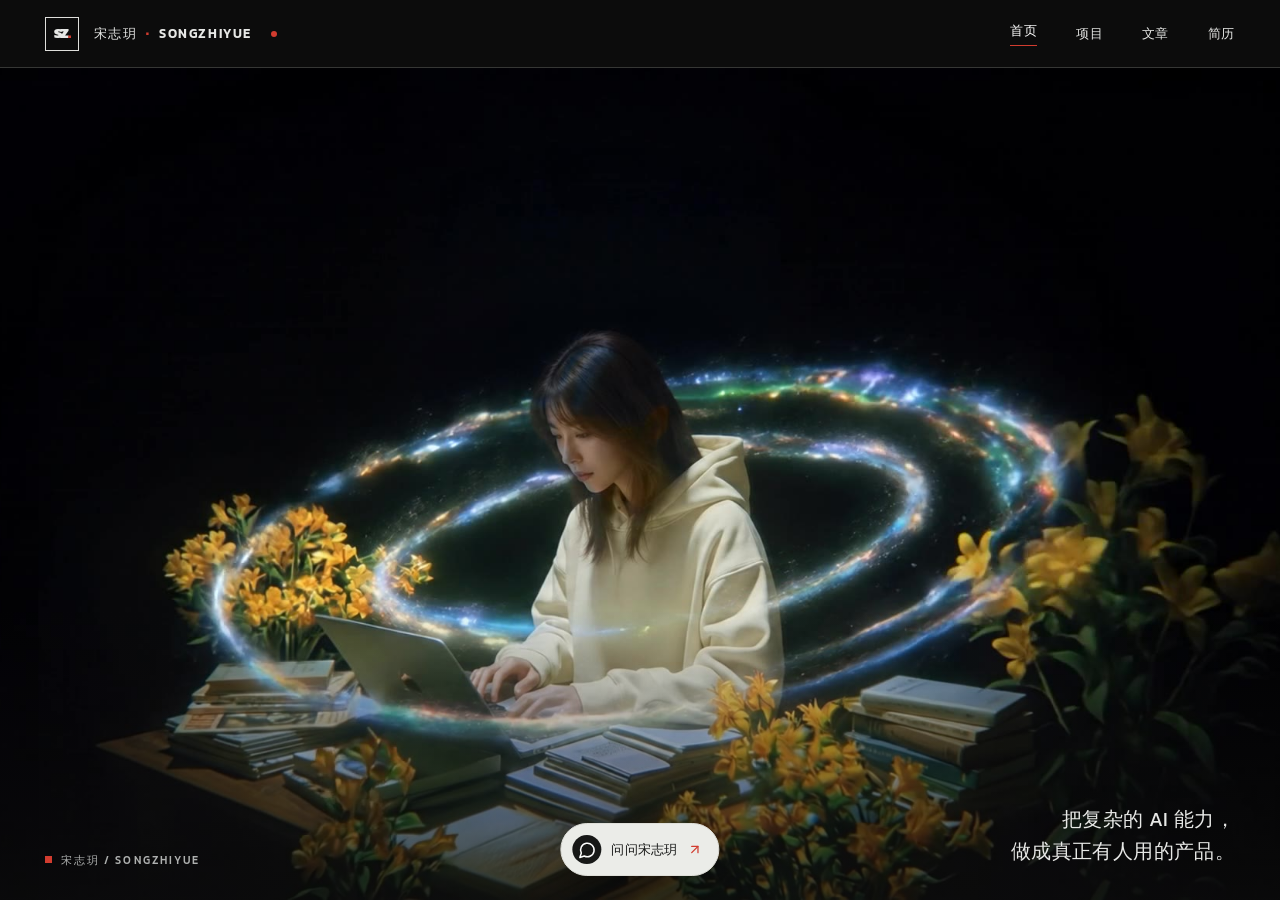
==== index.html @ a4b330ff "Publish Vibe Coding article" ====
<!doctype html>
<html lang="zh-CN">
  <head>
    <meta charset="UTF-8" />
    <meta name="viewport" content="width=device-width, initial-scale=1.0" />
    <meta name="theme-color" content="#0C0C0C" />
    <meta name="description" content="宋志玥的 AI 产品经理个人网站：项目经历与文章。" />
    <link rel="preconnect" href="https://fonts.googleapis.com" />
    <link rel="preconnect" href="https://fonts.gstatic.com" crossorigin />
    <link href="https://fonts.googleapis.com/css2?family=Kanit:wght@300;400;500;600;700;800;900&display=swap" rel="stylesheet" />
    <title>ONGZHIYUE -- AI PM</title>
    <script type="module" crossorigin src="/assets/index-BDcEnFIj.js"></script>
    <link rel="stylesheet" crossorigin href="/assets/index-EOiE-SRs.css">
  </head>
  <body>
    <div id="root"></div>
  </body>
</html>
---- assets/index-EOiE-SRs.css ----
*,:before,:after{--tw-border-spacing-x: 0;--tw-border-spacing-y: 0;--tw-translate-x: 0;--tw-translate-y: 0;--tw-rotate: 0;--tw-skew-x: 0;--tw-skew-y: 0;--tw-scale-x: 1;--tw-scale-y: 1;--tw-pan-x: ;--tw-pan-y: ;--tw-pinch-zoom: ;--tw-scroll-snap-strictness: proximity;--tw-gradient-from-position: ;--tw-gradient-via-position: ;--tw-gradient-to-position: ;--tw-ordinal: ;--tw-slashed-zero: ;--tw-numeric-figure: ;--tw-numeric-spacing: ;--tw-numeric-fraction: ;--tw-ring-inset: ;--tw-ring-offset-width: 0px;--tw-ring-offset-color: #fff;--tw-ring-color: rgb(59 130 246 / .5);--tw-ring-offset-shadow: 0 0 #0000;--tw-ring-shadow: 0 0 #0000;--tw-shadow: 0 0 #0000;--tw-shadow-colored: 0 0 #0000;--tw-blur: ;--tw-brightness: ;--tw-contrast: ;--tw-grayscale: ;--tw-hue-rotate: ;--tw-invert: ;--tw-saturate: ;--tw-sepia: ;--tw-drop-shadow: ;--tw-backdrop-blur: ;--tw-backdrop-brightness: ;--tw-backdrop-contrast: ;--tw-backdrop-grayscale: ;--tw-backdrop-hue-rotate: ;--tw-backdrop-invert: ;--tw-backdrop-opacity: ;--tw-backdrop-saturate: ;--tw-backdrop-sepia: ;--tw-contain-size: ;--tw-contain-layout: ;--tw-contain-paint: ;--tw-contain-style: }::backdrop{--tw-border-spacing-x: 0;--tw-border-spacing-y: 0;--tw-translate-x: 0;--tw-translate-y: 0;--tw-rotate: 0;--tw-skew-x: 0;--tw-skew-y: 0;--tw-scale-x: 1;--tw-scale-y: 1;--tw-pan-x: ;--tw-pan-y: ;--tw-pinch-zoom: ;--tw-scroll-snap-strictness: proximity;--tw-gradient-from-position: ;--tw-gradient-via-position: ;--tw-gradient-to-position: ;--tw-ordinal: ;--tw-slashed-zero: ;--tw-numeric-figure: ;--tw-numeric-spacing: ;--tw-numeric-fraction: ;--tw-ring-inset: ;--tw-ring-offset-width: 0px;--tw-ring-offset-color: #fff;--tw-ring-color: rgb(59 130 246 / .5);--tw-ring-offset-shadow: 0 0 #0000;--tw-ring-shadow: 0 0 #0000;--tw-shadow: 0 0 #0000;--tw-shadow-colored: 0 0 #0000;--tw-blur: ;--tw-brightness: ;--tw-contrast: ;--tw-grayscale: ;--tw-hue-rotate: ;--tw-invert: ;--tw-saturate: ;--tw-sepia: ;--tw-drop-shadow: ;--tw-backdrop-blur: ;--tw-backdrop-brightness: ;--tw-backdrop-contrast: ;--tw-backdrop-grayscale: ;--tw-backdrop-hue-rotate: ;--tw-backdrop-invert: ;--tw-backdrop-opacity: ;--tw-backdrop-saturate: ;--tw-backdrop-sepia: ;--tw-contain-size: ;--tw-contain-layout: ;--tw-contain-paint: ;--tw-contain-style: }*,:before,:after{box-sizing:border-box;border-width:0;border-style:solid;border-color:#e5e7eb}:before,:after{--tw-content: ""}html,:host{line-height:1.5;-webkit-text-size-adjust:100%;-moz-tab-size:4;-o-tab-size:4;tab-size:4;font-family:ui-sans-serif,system-ui,sans-serif,"Apple Color Emoji","Segoe UI Emoji",Segoe UI Symbol,"Noto Color Emoji";font-feature-settings:normal;font-variation-settings:normal;-webkit-tap-highlight-color:transparent}body{margin:0;line-height:inherit}hr{height:0;color:inherit;border-top-width:1px}abbr:where([title]){-webkit-text-decoration:underline dotted;text-decoration:underline dotted}h1,h2,h3,h4,h5,h6{font-size:inherit;font-weight:inherit}a{color:inherit;text-decoration:inherit}b,strong{font-weight:bolder}code,kbd,samp,pre{font-family:ui-monospace,SFMono-Regular,Menlo,Monaco,Consolas,Liberation Mono,Courier New,monospace;font-feature-settings:normal;font-variation-settings:normal;font-size:1em}small{font-size:80%}sub,sup{font-size:75%;line-height:0;position:relative;vertical-align:baseline}sub{bottom:-.25em}sup{top:-.5em}table{text-indent:0;border-color:inherit;border-collapse:collapse}button,input,optgroup,select,textarea{font-family:inherit;font-feature-settings:inherit;font-variation-settings:inherit;font-size:100%;font-weight:inherit;line-height:inherit;letter-spacing:inherit;color:inherit;margin:0;padding:0}button,select{text-transform:none}button,input:where([type=button]),input:where([type=reset]),input:where([type=submit]){-webkit-appearance:button;background-color:transparent;background-image:none}:-moz-focusring{outline:auto}:-moz-ui-invalid{box-shadow:none}progress{vertical-align:baseline}::-webkit-inner-spin-button,::-webkit-outer-spin-button{height:auto}[type=search]{-webkit-appearance:textfield;outline-offset:-2px}::-webkit-search-decoration{-webkit-appearance:none}::-webkit-file-upload-button{-webkit-appearance:button;font:inherit}summary{display:list-item}blockquote,dl,dd,h1,h2,h3,h4,h5,h6,hr,figure,p,pre{margin:0}fieldset{margin:0;padding:0}legend{padding:0}ol,ul,menu{list-style:none;margin:0;padding:0}dialog{padding:0}textarea{resize:vertical}input::-moz-placeholder,textarea::-moz-placeholder{opacity:1;color:#9ca3af}input::placeholder,textarea::placeholder{opacity:1;color:#9ca3af}button,[role=button]{cursor:pointer}:disabled{cursor:default}img,svg,video,canvas,audio,iframe,embed,object{display:block;vertical-align:middle}img,video{max-width:100%;height:auto}[hidden]:where(:not([hidden=until-found])){display:none}.sr-only{position:absolute;width:1px;height:1px;padding:0;margin:-1px;overflow:hidden;clip:rect(0,0,0,0);white-space:nowrap;border-width:0}.block{display:block}.table{display:table}.hidden{display:none}.font-kanit{font-family:Kanit,sans-serif}.filter{filter:var(--tw-blur) var(--tw-brightness) var(--tw-contrast) var(--tw-grayscale) var(--tw-hue-rotate) var(--tw-invert) var(--tw-saturate) var(--tw-sepia) var(--tw-drop-shadow)}.transition{transition-property:color,background-color,border-color,text-decoration-color,fill,stroke,opacity,box-shadow,transform,filter,backdrop-filter;transition-timing-function:cubic-bezier(.4,0,.2,1);transition-duration:.15s}:root{font-family:Kanit,sans-serif;color:#e7e8e6;background:#0c0c0c;font-synthesis:none}*,*:before,*:after{box-sizing:border-box;margin:0;padding:0}html,body,#root,main,.site{background:#0c0c0c;min-height:100%}html{scroll-behavior:smooth}body{font-family:Kanit,sans-serif;-webkit-font-smoothing:antialiased}button,a{font:inherit}button{cursor:pointer}a{color:inherit;text-decoration:none}button:focus-visible,a:focus-visible,summary:focus-visible{outline:2px solid #cf4034;outline-offset:3px}.site{overflow-x:clip;--line:#363735;--muted:#a4a6a4;--red:#d23c2f;background-image:repeating-linear-gradient(90deg,transparent 0,transparent calc(8.333% - 1px),rgba(255,255,255,.035) calc(8.333% - 1px),rgba(255,255,255,.035) 8.333%);max-width:1800px;margin:0 auto}.hero-heading{background:linear-gradient(180deg,#646973,#bbccd7);-webkit-background-clip:text;background-clip:text;-webkit-text-fill-color:transparent}.header{height:68px;display:flex;align-items:center;justify-content:space-between;padding:0 clamp(20px,3.5vw,60px);border-bottom:1px solid var(--line);position:relative;z-index:10;background:#0c0c0c}.identity{display:inline-flex;align-items:center;gap:15px;white-space:nowrap;font-size:13px;font-weight:600;letter-spacing:.12em}.identity b{color:var(--red);margin:0 4px}.identity>i{width:6px;height:6px;background:var(--red);border-radius:50%;margin-left:4px}.monogram{width:34px;height:34px;border:1px solid #dfdfdc;display:inline-flex;align-items:center;justify-content:center;font-size:15px;font-weight:900;letter-spacing:-.08em}.monogram span{color:var(--red)}.nav{display:flex;align-items:center;gap:clamp(25px,3vw,48px);font-size:13px;font-weight:500;letter-spacing:.06em}.nav a,.nav-resume{transition:color .2s}.nav a:hover,.nav-resume:hover{color:var(--red)}.nav a[aria-current=page]{color:#fff;border-bottom:1px solid var(--red);padding-bottom:4px}.nav-resume{border:0;background:none;color:inherit;font-size:inherit;font-weight:inherit;letter-spacing:inherit;padding:0}.menu-button{display:none;background:none;color:inherit;border:1px solid var(--line);padding:7px}.hero{min-height:720px;min-height:min(740px,calc(100svh - 68px));position:relative;isolation:isolate;overflow:hidden;padding:clamp(35px,5vw,72px) clamp(20px,3.5vw,60px) 32px;display:flex;flex-direction:column;justify-content:space-between}.site-home .hero{height:calc(100svh - 68px);min-height:530px}.hero>:not(.hero-media){position:relative;z-index:1}.hero-media{position:absolute;top:0;right:0;bottom:0;left:0;z-index:0;overflow:hidden;pointer-events:none;background:#0c0c0c}.hero-poster,.hero-video{position:absolute;top:0;right:0;bottom:0;left:0;width:100%;height:100%;-o-object-fit:cover;object-fit:cover;-o-object-position:65% 50%;object-position:65% 50%}.hero-video{opacity:0;transition:opacity .65s ease}.hero-video.is-ready{opacity:1}.hero-media-overlay{position:absolute;top:0;right:0;bottom:0;left:0;background:linear-gradient(0deg,rgba(12,12,12,.74) 0%,transparent 35%)}.hero-title{font-weight:900;font-size:clamp(100px,14.5vw,235px);line-height:.76;letter-spacing:-.08em;width:-moz-max-content;width:max-content;max-width:100%;padding-top:.08em}.hero-title>span{display:block;white-space:nowrap}.hero-title>span:nth-child(2){letter-spacing:-.092em}.hero-letter{display:inline-block;will-change:transform}.hero-period{background:none;-webkit-text-fill-color:var(--red);color:var(--red)}.hero-bottom{display:flex;align-items:end;justify-content:space-between;gap:25px}.hero-bottom-left{font-size:11px;letter-spacing:.19em;color:#aeb0af;font-weight:500;display:flex;align-items:center;gap:9px}.red-square{width:7px;height:7px;background:var(--red);display:inline-block;flex:none}.hero-bottom p{text-align:right;font-size:clamp(16px,1.55vw,23px);line-height:1.65;letter-spacing:.02em;font-weight:400}.section-block{padding:28px clamp(20px,3.5vw,60px) 44px;border-top:1px solid var(--line)}.section-kicker{display:flex;align-items:center;justify-content:space-between;gap:15px;font-size:11px;font-weight:500;letter-spacing:.16em;color:#aeb0ae;margin-bottom:24px}.section-kicker>span:last-child{display:inline-flex;align-items:center;gap:8px;white-space:nowrap}.section-kicker>a{display:inline-flex;align-items:center;gap:8px;white-space:nowrap;color:#d8dad7;transition:color .2s}.section-kicker>a:hover{color:var(--red)}.section-intro{font-size:clamp(27px,3.5vw,47px);font-weight:600;letter-spacing:-.035em;line-height:1.25;margin:2px 0 34px}.section-note{font-size:11px;color:#888b87;margin-top:18px}.project-list{border-top:1px solid var(--line)}.project-row{border-bottom:1px solid var(--line)}.project-row summary{list-style:none;display:grid;grid-template-columns:42px minmax(0,1fr) 80px 130px;gap:16px;align-items:center;min-height:112px;padding:20px 0;cursor:pointer}.project-row summary::-webkit-details-marker{display:none}.row-index{color:#898c88;font-size:12px}.project-name{display:flex;flex-direction:column;gap:4px;min-width:0}.project-name strong{font-size:clamp(20px,2.5vw,34px);font-weight:700;letter-spacing:-.025em}.project-name small{font-size:13px;color:#9da09c;font-weight:400}.project-case{display:flex;align-items:center;gap:4px;color:var(--red);font-size:11px;letter-spacing:.04em;white-space:nowrap}.project-year{text-align:right;font-size:12px;color:#a4a6a4}.project-row:hover .project-name strong,.project-row[open] .project-name strong{color:#c8d3dc}.project-expanded{padding:0 0 38px 58px;color:#aeb0ae;font-size:14px;line-height:1.75}.project-meta{display:flex;flex-wrap:wrap;gap:16px 45px;padding:20px 0 24px;border-top:1px solid var(--line);font-size:13px;color:#e4e6e3}.project-meta span{display:flex;flex-direction:column;gap:2px}.project-meta small{font-size:10px;letter-spacing:.13em;color:#858a85}.project-background{max-width:970px;padding:19px 0 28px}.project-background h3,.project-detail-grid h3{font-size:18px;font-weight:600;color:#e6e9e5;margin-bottom:12px}.project-background p{font-size:15px;line-height:1.85}.project-detail-grid{display:grid;grid-template-columns:1fr 1fr;gap:40px;border-top:1px solid var(--line);padding-top:27px}.project-detail-grid h3 small{font-size:10px;font-weight:400;letter-spacing:.13em;color:#828882;margin-left:8px}.project-detail-grid ol{list-style:none;counter-reset:project-detail;display:grid;gap:0}.project-detail-grid li{counter-increment:project-detail;position:relative;padding:14px 0 14px 28px;border-top:1px solid #292c29;line-height:1.75}.project-detail-grid li:before{content:counter(project-detail,decimal-leading-zero);position:absolute;top:17px;left:0;color:var(--red);font-size:10px;letter-spacing:.08em}.project-detail-grid li strong{display:block;color:#edf0eb;font-weight:600;margin-bottom:4px}.project-tags{display:flex;gap:8px;flex-wrap:wrap;margin-top:28px}.project-tags span{font-size:10px;border:1px solid var(--line);padding:4px 8px;letter-spacing:.1em}.writing{padding-bottom:52px}.writing-list{border-top:1px solid var(--line)}.writing-row{display:flex;align-items:center;justify-content:space-between;gap:20px;min-height:88px;border-bottom:1px solid var(--line)}.writing-row>div{display:flex;flex-direction:column;gap:5px}.writing-row strong{font-size:clamp(19px,2vw,28px);font-weight:500}.writing-row small,.writing-row>span{font-size:11px;color:#a5a7a4;letter-spacing:.06em}.writing-row>div{min-width:0}.writing-row strong{overflow-wrap:anywhere}.writing-row-link{transition:padding .25s ease,color .25s ease}.writing-row-link:hover{padding-left:10px;color:#fff}.writing-row-link:hover strong{color:#c8d3dc}.writing-row-link>span{display:inline-flex;align-items:center;gap:8px;flex:none}.writing-row-link>span svg{color:var(--red)}.writing-row-link>span em{font-style:normal;color:#c25a50;font-size:10px;white-space:nowrap}.article-loading{min-height:60vh;padding:60px clamp(20px,3.5vw,60px);color:var(--muted)}.article-page{background:#0c0c0c}.article-topline{display:flex;align-items:center;justify-content:space-between;gap:24px;padding:28px clamp(20px,3.5vw,60px);font-size:11px;letter-spacing:.13em;color:#9da19d;border-bottom:1px solid var(--line)}.article-topline a{display:inline-flex;align-items:center;gap:8px;color:#d5d8d3}.article-topline a:hover{color:#fff}.article-header{padding:clamp(52px,7vw,110px) clamp(20px,7vw,110px) clamp(54px,6vw,90px);border-bottom:1px solid var(--line);background:radial-gradient(circle at 84% 24%,rgba(91,112,128,.13),transparent 38%),#0c0c0c}.article-meta{display:flex;align-items:center;flex-wrap:wrap;gap:12px 18px;margin-bottom:28px;color:#adb4b0;font-size:12px;letter-spacing:.1em}.article-meta span{display:inline-flex;align-items:center;gap:10px}.article-meta span:before{content:"";width:7px;height:7px;background:var(--red)}.article-meta time{padding-left:18px;border-left:1px solid #565b57}.article-header h1{max-width:1200px;font-size:clamp(38px,5.5vw,82px);font-weight:700;line-height:1.22;letter-spacing:-.045em;text-wrap:balance;overflow-wrap:anywhere}.article-header>p{max-width:760px;margin-top:32px;color:#aab0ab;font-size:clamp(16px,1.4vw,21px);line-height:1.7}.article-layout{display:grid;grid-template-columns:minmax(180px,225px) minmax(0,800px);justify-content:center;gap:clamp(44px,5vw,90px);padding:68px clamp(20px,3.5vw,60px) 105px}.article-toc{position:sticky;top:26px;align-self:start;max-height:calc(100vh - 52px);overflow-y:auto}.article-toc-label{display:block;margin-bottom:22px;color:#c54a3e;font-size:11px;letter-spacing:.16em}.article-toc nav{display:grid;gap:2px}.article-toc a{display:grid;grid-template-columns:24px 1fr;gap:10px;padding:12px 8px 12px 0;border-bottom:1px solid #292c29;color:#a5aba5;font-size:12px;line-height:1.55}.article-toc a:hover{color:#fff}.article-toc a span{color:#d04438;font-size:10px;padding-top:2px}.article-body{min-width:0;counter-reset:chapter}.article-body p,.article-body li{color:#d1d5d0;font-size:clamp(16px,1.14vw,18px);line-height:1.95;letter-spacing:.014em;overflow-wrap:anywhere}.article-body p{margin-bottom:1.5em}.article-body .article-opening{color:#f1f3ef;font-size:clamp(19px,1.6vw,24px);line-height:1.85}.article-body strong{color:#f0f3ed;font-weight:650}.article-body em{font-style:italic;color:#e0e7de}.article-body code{padding:.15em .38em;border:1px solid #3a423c;border-radius:3px;background:#1b211d;color:#f2c5bd;font:500 .9em/1.4 ui-monospace,SFMono-Regular,Menlo,monospace;white-space:normal;overflow-wrap:anywhere}.article-body h2{margin:3.15em 0 1.15em;padding-top:1.3em;border-top:1px solid #454a45;color:#f0f2ef;font-size:clamp(30px,3vw,43px);font-weight:650;line-height:1.34;letter-spacing:-.025em;scroll-margin-top:22px}.article-body h2:before{counter-increment:chapter;content:"0" counter(chapter) " /";display:block;margin-bottom:14px;color:#cc4538;font-size:12px;font-weight:500;letter-spacing:.15em}.article-body h3{margin:2.4em 0 .9em;color:#f2f3f0;font-size:clamp(22px,2.1vw,30px);font-weight:620;line-height:1.5;letter-spacing:-.015em}.article-formula{display:flex;justify-content:center;align-items:center;min-height:120px;margin:30px 0 36px;padding:24px;border:1px solid #3e4742;background:linear-gradient(135deg,#181e1a,#101312);color:#f1f5ef;font:600 clamp(21px,2.5vw,34px)/1.35 "Kanit",sans-serif;letter-spacing:.02em;text-align:center;overflow-wrap:anywhere}.article-quote{margin:28px 0 34px;padding:22px 26px;border-left:3px solid #ce493d;background:#151a17}.article-quote p{margin:0 0 12px;color:#e5e9e3}.article-quote p:last-child{margin-bottom:0;color:#aeb7ae;font-size:clamp(14px,1vw,16px)}.article-body .article-continuation{margin:32px 0 0;color:#d04b3e;font-size:14px;letter-spacing:.16em}.article-list{list-style:none;display:grid;gap:12px;margin:16px 0 30px;counter-reset:article-item}.article-list li{position:relative;padding:17px 20px 17px 53px;border:1px solid #303632;background:#131614}.article-list-numbered li:before{counter-increment:article-item;content:counter(article-item,decimal-leading-zero);position:absolute;top:18px;left:20px;color:#d54b3f;font:600 12px/1.8 Kanit,sans-serif}.article-list-bullets li:before{content:"•";position:absolute;top:16px;left:23px;color:#d54b3f;font-size:22px}.article-table-scroll{width:100%;overflow-x:auto;margin:22px 0 34px;border:1px solid #424942;scrollbar-color:#6b716b #1a1c1a}.article-table-scroll:focus-visible{outline:2px solid var(--red);outline-offset:3px}.article-table-scroll table{width:100%;min-width:920px;border-collapse:collapse;text-align:left}.article-table-scroll th,.article-table-scroll td{vertical-align:top;padding:17px 19px;border-right:1px solid #343a35;border-bottom:1px solid #343a35;font-size:14px;line-height:1.75}.article-table-scroll th{color:#f0f2ed;background:#222823;font-weight:600}.article-table-scroll td{color:#c7cdc7;background:#131714}.article-table-scroll th:first-child,.article-table-scroll td:first-child{min-width:145px;color:#f0f2ed}.article-table-scroll th:nth-child(2),.article-table-scroll td:nth-child(2){min-width:210px}.article-table-scroll th:nth-child(3),.article-table-scroll td:nth-child(3){min-width:320px}.article-table-scroll th:nth-child(4),.article-table-scroll td:nth-child(4){min-width:200px}.article-end{display:flex;align-items:center;justify-content:space-between;gap:20px;margin-top:75px;padding-top:25px;border-top:1px solid #545b54;font-size:11px;letter-spacing:.13em;color:#8f9890}.article-end a{display:inline-flex;align-items:center;gap:7px;color:#e4e9e3}.article-end a:hover{color:#fff}@media (max-width:1000px){.article-layout{grid-template-columns:minmax(0,1fr);max-width:880px;margin:auto;gap:52px}.article-toc{position:static;max-height:none}.article-toc nav{grid-template-columns:repeat(2,minmax(0,1fr));gap:0 22px}}@media (max-width:600px){.article-topline{padding:20px;letter-spacing:.06em}.article-topline>span{font-size:9px}.article-header{padding:48px 20px 55px}.article-header h1{font-size:clamp(35px,9vw,48px);line-height:1.3}.article-title-break{display:none}.article-meta{margin-bottom:22px;font-size:10px}.article-header>p{margin-top:24px;font-size:15px}.article-layout{padding:35px 20px 80px;gap:38px}.article-toc nav{grid-template-columns:1fr}.article-toc a{font-size:12px}.article-body h2{margin-top:2.5em;font-size:29px}.article-body h3{font-size:23px}.article-body p,.article-body li{font-size:16px;line-height:1.9}.article-list li{padding:15px 15px 15px 43px}.article-list-numbered li:before{left:15px}.article-list-bullets li:before{left:16px}.article-table-scroll table{min-width:860px}.article-end{align-items:flex-start;flex-direction:column}}.contact{overflow:hidden}.contact-panel{background:#b93b30;border-color:#d7685e;color:#fff;padding-top:28px;padding-bottom:48px}.contact-panel .section-kicker{color:#ffe3df}.contact-main{display:grid;grid-template-columns:1fr 1fr;gap:45px;align-items:end;padding:22px 0 10px}.contact-main h2{font-size:clamp(50px,6.5vw,100px);font-weight:800;letter-spacing:-.06em;line-height:1.02}.contact-main p{font-size:clamp(15px,1.45vw,21px);line-height:1.5;max-width:480px;margin-bottom:30px}.contact-email{display:inline-flex;align-items:center;gap:18px;padding-bottom:8px;border-bottom:2px solid #fff;font-size:clamp(22px,2.6vw,40px);font-weight:600;overflow-wrap:anywhere}.contact-email:hover{opacity:.8}.contact-email svg{flex:none}.contact-ticker{display:flex;gap:35px;white-space:nowrap;overflow:hidden;border-top:1px solid var(--line);border-bottom:1px solid var(--line);font-size:clamp(23px,3.8vw,53px);letter-spacing:.16em;font-weight:900;padding:12px 0;color:#d6d8d6}.contact-ticker span{flex:none;animation:marquee 30s linear infinite}.contact-ticker:hover span{animation-play-state:paused}.footer-bottom{display:flex;align-items:center;justify-content:space-between;gap:20px;padding:28px clamp(20px,3.5vw,60px);font-size:11px;color:#8e918d;letter-spacing:.08em}.footer-bottom a{display:inline-flex;align-items:center;gap:7px;color:#d4d6d3}.page-intro{min-height:340px;border-bottom:1px solid var(--line);padding:30px clamp(20px,3.5vw,60px) 45px;display:flex;flex-direction:column;justify-content:space-between;background:radial-gradient(circle at 80% 30%,rgba(112,133,150,.12),transparent 35%),#0c0c0c}.page-intro-top{display:flex;align-items:center;justify-content:space-between;gap:20px;color:#999d9a;font-size:11px;letter-spacing:.18em}.page-intro-top a{display:inline-flex;align-items:center;gap:6px;color:#d8dad7;letter-spacing:.06em}.page-intro h1{font-size:clamp(88px,12vw,180px);line-height:.8;letter-spacing:-.06em;font-weight:800}.page-intro h1 span{color:var(--red)}.page-intro p{color:#afb2af;font-size:clamp(15px,1.5vw,21px)}.inner-footer{border-top:1px solid var(--line)}.inner-footer>a{display:flex;align-items:center;justify-content:space-between;gap:20px;padding:54px clamp(20px,3.5vw,60px);font-size:clamp(25px,3vw,45px);font-weight:600;letter-spacing:-.025em}.inner-footer>a svg{color:var(--red);flex:none}.inner-footer .footer-bottom{border-top:1px solid var(--line)}.ask-trigger{position:fixed;z-index:30;left:50%;bottom:24px;transform:translate(-50%);display:flex;align-items:center;gap:10px;white-space:nowrap;padding:11px 16px 11px 11px;border:1px solid #deded8;border-radius:999px;background:#ebece8;color:#171817;font-size:13px;font-weight:600;letter-spacing:.02em;box-shadow:0 12px 45px #0000006b;transition:transform .2s,background .2s}.ask-trigger:hover{transform:translate(-50%) translateY(-3px);background:#fff}.ask-trigger-icon{display:grid;place-items:center;width:29px;height:29px;border-radius:50%;background:#171817;color:#fff}.ask-trigger>svg:last-child{color:var(--red)}.resume-backdrop{position:fixed;z-index:110;top:0;right:0;bottom:0;left:0;display:grid;place-items:center;padding:18px;background:#000000c7;-webkit-backdrop-filter:blur(11px);backdrop-filter:blur(11px)}.resume-dialog{width:min(480px,100%);border:1px solid #525652;border-radius:20px;background:#111311;color:#eaede8;box-shadow:0 30px 100px #000000a6;overflow:hidden}.resume-dialog-head{display:flex;align-items:center;justify-content:space-between;padding:18px 21px;border-bottom:1px solid #303430;color:#969e96;font-size:10px;letter-spacing:.18em}.resume-dialog-head button{display:grid;place-items:center;width:35px;height:35px;border:1px solid #444943;border-radius:50%;background:transparent;color:#e3e7e2}.resume-dialog-body{padding:34px 28px 29px;text-align:center}.resume-file-icon{display:grid;place-items:center;width:62px;height:62px;margin:0 auto 23px;border:1px solid #697269;border-radius:16px;color:#e5e9e3}.resume-kicker{color:var(--red);font-size:10px;font-weight:600;letter-spacing:.2em}.resume-dialog h2{font-size:35px;font-weight:600;line-height:1.2;margin:8px 0 9px}.resume-description{font-size:13px;color:#a4aca3;line-height:1.65}.resume-file-row{display:flex;align-items:center;gap:10px;margin:27px 0 16px;padding:13px 14px;border:1px solid #343934;border-radius:10px;text-align:left;font-size:12px;color:#d9ded7}.resume-file-row span{min-width:0;overflow:hidden;text-overflow:ellipsis;white-space:nowrap;flex:1}.resume-file-row small{color:#969e96;font-size:10px;letter-spacing:.08em}.resume-download{position:relative;display:flex;align-items:center;justify-content:center;gap:10px;width:100%;min-height:48px;border-radius:9px;background:#e8ebe5;color:#101410;font-weight:600;font-size:14px}.resume-download:hover{background:#fff}.resume-download svg:first-child{position:absolute;left:17px}.resume-download svg:last-child{position:absolute;right:17px;color:var(--red)}.resume-preview{display:inline-flex;align-items:center;gap:5px;margin-top:19px;color:#aeb6ac;font-size:12px}.resume-preview:hover{color:#fff}.ask-backdrop{position:fixed;z-index:100;top:0;right:0;bottom:0;left:0;display:grid;place-items:center;padding:16px;background:#000000b8;-webkit-backdrop-filter:blur(10px);backdrop-filter:blur(10px)}.ask-dialog{width:min(540px,100%);height:min(610px,calc(100svh - 32px));display:flex;flex-direction:column;border:1px solid #4a4d49;border-radius:21px;background:#0d0e0d;color:#ebedea;box-shadow:0 30px 100px #0009;overflow:hidden}.ask-head{display:flex;align-items:center;justify-content:space-between;gap:15px;padding:22px 23px;border-bottom:1px solid #2d302d}.ask-head small{display:block;color:#8e948e;font-size:9px;letter-spacing:.2em;margin-bottom:4px}.ask-head h2{font-size:20px;font-weight:600;line-height:1.1}.ask-head-actions{display:flex;align-items:center;gap:8px}.ask-head-actions button{display:inline-flex;align-items:center;justify-content:center;gap:6px;min-height:35px;padding:0 10px;border:1px solid #363936;border-radius:18px;background:transparent;color:#d0d4cf;font-size:11px}.ask-head-actions button:hover{border-color:#929892;color:#fff}.ask-body{min-height:0;flex:1;overflow-y:auto;display:flex;flex-direction:column;gap:16px;padding:22px 23px;scrollbar-color:#565b56 transparent}.ask-empty{flex:1;display:flex;flex-direction:column;align-items:center;justify-content:center;text-align:center;padding:12px 0}.ask-empty-mark{display:grid;place-items:center;width:47px;height:47px;border:1px solid #858985;font-size:18px;font-weight:800;letter-spacing:-.09em;margin-bottom:18px}.ask-empty-mark span{color:var(--red)}.ask-empty h3{font-size:26px;font-weight:500;margin-bottom:6px}.ask-empty p{color:#999e99;font-size:12px;line-height:1.6}.ask-suggestions{display:flex;flex-wrap:wrap;justify-content:center;gap:8px;margin-top:24px}.ask-suggestions button{display:inline-flex;align-items:center;gap:5px;padding:8px 10px;border:1px solid #3b3e3b;border-radius:999px;background:#171917;color:#d4d7d3;font-size:11px}.ask-suggestions button:hover{border-color:#a6aca6;color:#fff}.ask-message{max-width:88%;font-size:14px;line-height:1.7}.ask-message small{display:block;color:#8f958e;font-size:10px;letter-spacing:.08em;margin-bottom:5px}.ask-message p{padding:12px 15px;border:1px solid #303430;border-radius:14px;white-space:pre-wrap}.ask-message-user{align-self:flex-end}.ask-message-user small{text-align:right}.ask-message-user p{background:#343b35;border-color:#4f5a51}.ask-message-answer{align-self:flex-start}.ask-message-answer p{background:#171917}.ask-form{display:flex;align-items:end;gap:10px;margin:0 15px;padding:10px 11px;border:1px solid #525752;border-radius:15px;background:#171917}.ask-form:focus-within{border-color:#a9b5a9}.ask-form textarea{flex:1;min-width:0;max-height:110px;resize:vertical;border:0;outline:0;background:transparent;color:#fff;font:400 13px/1.5 Kanit,sans-serif}.ask-form textarea::-moz-placeholder{color:#858b84}.ask-form textarea::placeholder{color:#858b84}.ask-form button{display:grid;place-items:center;width:36px;height:36px;flex:none;border:0;border-radius:10px;background:#e5e8e2;color:#101210}.ask-form button:disabled{background:#4a4e49;color:#929791;cursor:not-allowed}.ask-disclaimer{padding:8px 18px 12px;color:#747a74;text-align:center;font-size:10px}@keyframes marquee{to{transform:translate(calc(-100% - 35px))}}@media (max-width:900px){.header{height:58px}.identity{font-size:11px}.menu-button{display:grid;place-items:center}.nav{display:none;position:absolute;top:58px;left:0;right:0;padding:18px 20px 22px;background:#111;border-bottom:1px solid var(--line);flex-direction:column;align-items:stretch;gap:0}.nav-open{display:flex}.nav a{padding:12px 0;border-bottom:1px solid var(--line)}.hero{min-height:600px}.hero-title{font-size:clamp(80px,15vw,150px)}.contact-main{grid-template-columns:1fr;gap:38px}.nav-resume{text-align:left;padding:12px 0;border-bottom:1px solid var(--line)}}@media (max-width:600px){.site{background-image:repeating-linear-gradient(90deg,transparent 0,transparent calc(20% - 1px),rgba(255,255,255,.045) calc(20% - 1px),rgba(255,255,255,.045) 20%)}.header{padding:0 20px}.identity>span:nth-child(2){font-size:10px;letter-spacing:.04em}.identity>i{display:none}.hero{min-height:475px;padding:35px 20px 24px}.hero-poster,.hero-video{-o-object-position:63% 50%;object-position:63% 50%}.hero-media-overlay{background:linear-gradient(0deg,rgba(12,12,12,.82),transparent 42%)}.hero-bottom{display:block}.hero-bottom-left{font-size:9px}.hero-bottom p{font-size:14px;margin-top:48px}.section-kicker{font-size:9px;letter-spacing:.1em}.section-intro{font-size:27px;margin-bottom:24px}.project-row summary{grid-template-columns:27px minmax(0,1fr) 40px;gap:9px;min-height:82px}.project-name strong{font-size:18px}.project-name small{font-size:11px}.project-year{display:none}.project-case{font-size:9px}.project-expanded{grid-template-columns:1fr;padding-left:36px;gap:13px;font-size:13px}.writing-row{min-height:77px}.writing-row strong{font-size:18px}.writing-row>span{white-space:nowrap}.contact-panel{padding-bottom:43px}.contact-main{padding-top:15px}.contact-main h2{font-size:50px}.contact-email{font-size:clamp(21px,5vw,29px)}.footer-bottom{font-size:9px}}@media (prefers-reduced-motion:reduce){html{scroll-behavior:auto}.contact-ticker span{animation:none}*,*:before,*:after{transition-duration:.01ms!important}}@media (max-width:600px){.page-intro{min-height:280px}.page-intro h1{font-size:88px}.ask-trigger{bottom:15px}.ask-dialog{height:min(620px,calc(100svh - 20px));border-radius:16px}.ask-backdrop{padding:10px}.ask-head{padding:18px}.ask-head-actions button span{display:none}.ask-body{padding:18px}.ask-empty h3{font-size:23px}}@media (max-width:900px){.project-detail-grid{grid-template-columns:1fr;gap:28px}.site-home .hero{height:calc(100svh - 58px);min-height:500px}}@media (max-width:600px){.project-row summary{grid-template-columns:27px minmax(0,1fr) 60px;padding:17px 0}.project-case{font-size:9px}.project-expanded{padding-left:36px;font-size:13px}.project-meta{gap:14px 22px}.project-background p,.project-detail-grid li{font-size:13px}}
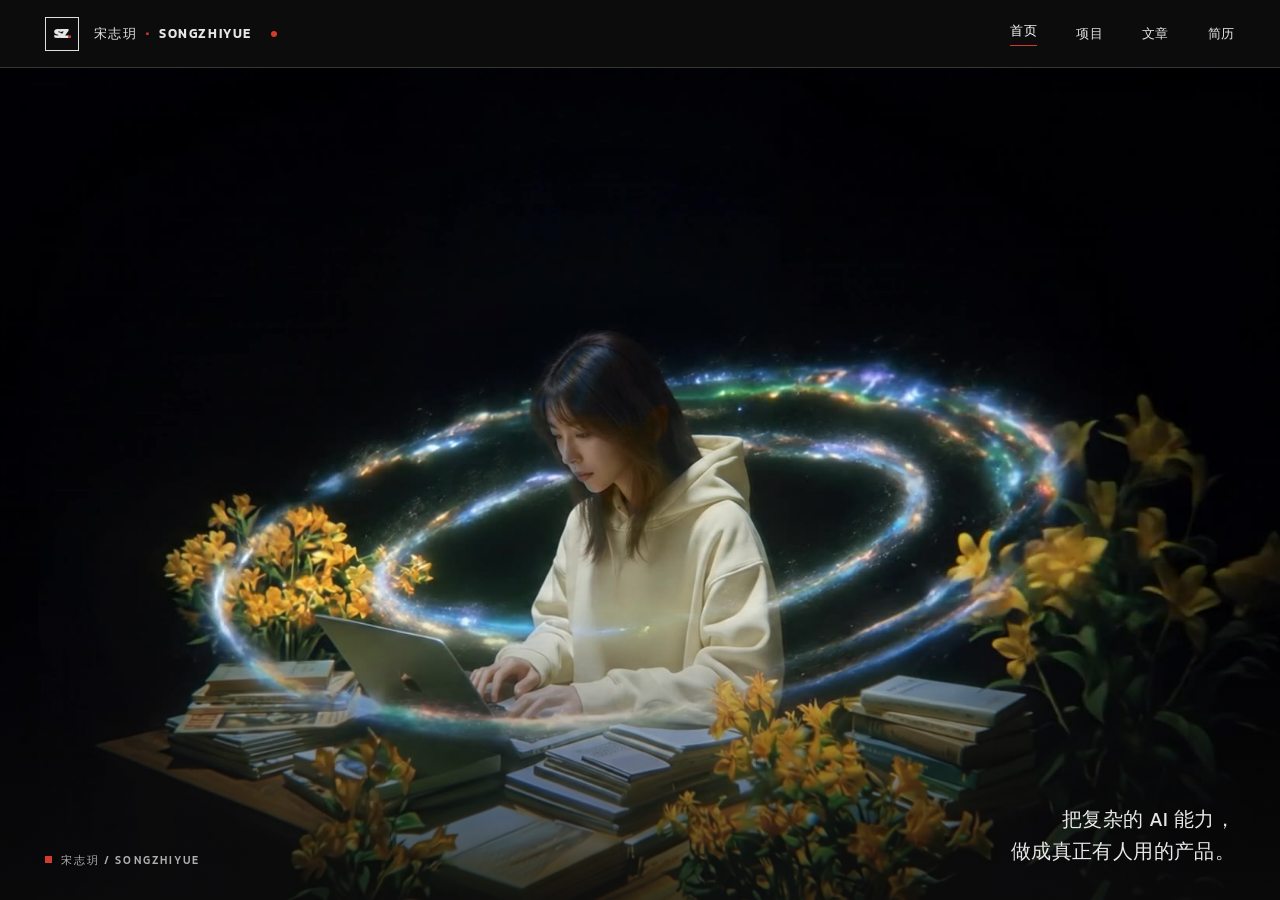
==== commit ee4ead1d: "Hide Ask panel on homepage" ====
--- a/index.html
+++ b/index.html
@@ -9,7 +9,7 @@
     <link rel="preconnect" href="https://fonts.gstatic.com" crossorigin />
     <link href="https://fonts.googleapis.com/css2?family=Kanit:wght@300;400;500;600;700;800;900&display=swap" rel="stylesheet" />
     <title>ONGZHIYUE -- AI PM</title>
-    <script type="module" crossorigin src="/assets/index-BDcEnFIj.js"></script>
+    <script type="module" crossorigin src="/assets/index-BrtK1phv.js"></script>
     <link rel="stylesheet" crossorigin href="/assets/index-EOiE-SRs.css">
   </head>
   <body>
